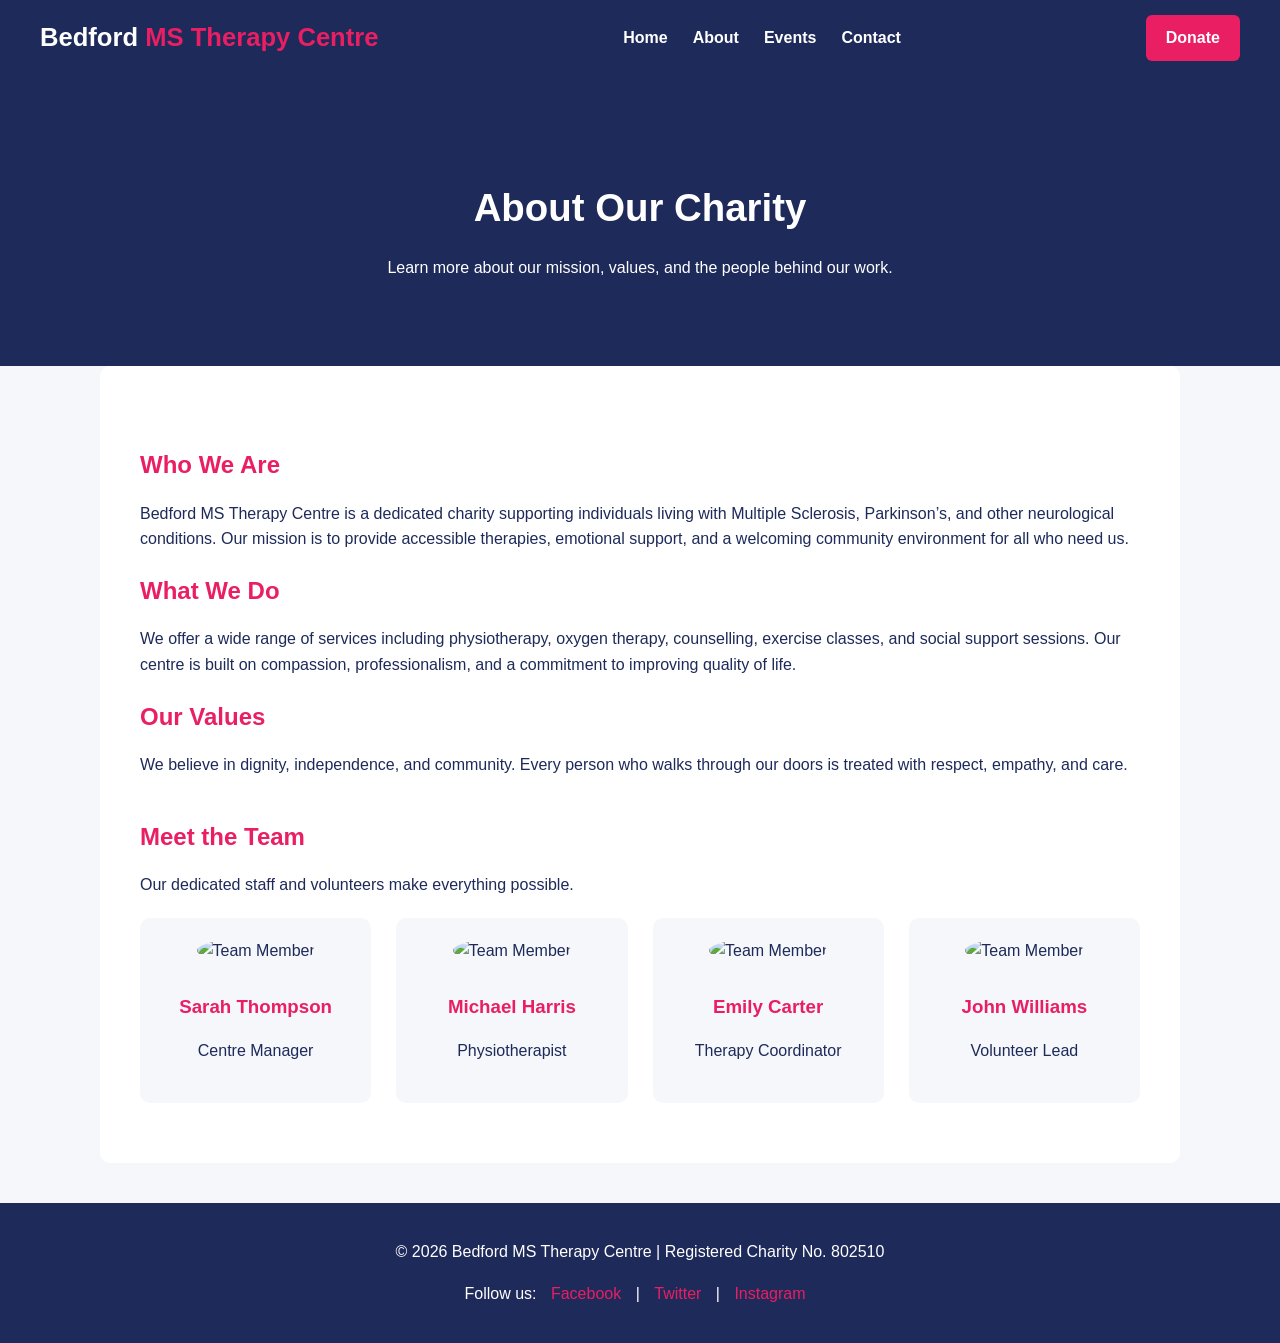
==== about.html @ eedafff9 "Merge branch 'main' of https://github.com/JessWalt08/MS-WEB" ====
<!DOCTYPE html>
<html lang="en">
<head>
  <meta charset="UTF-8">
  <meta name="viewport" content="width=device-width, initial-scale=1.0">
  <title>About Us | Bedford MS Therapy Centre</title>

  <style>
    body {
      font-family: Arial, Helvetica, sans-serif;
      margin: 0;
      background-color: #f5f7fa;
      color: #1e2a5a;
      line-height: 1.6;
    }

    a {
      text-decoration: none;
      color: inherit;
    }

    /* ===== NAVBAR ===== */
    .navbar {
      background-color: #1e2a5a;
      color: white;
      display: flex;
      justify-content: space-between;
      align-items: center;
      padding: 15px 40px;
      position: sticky;
      top: 0;
      z-index: 1000;
    }

    .logo {
      font-size: 1.6em;
      font-weight: bold;
    }

    .logo span {
      color: #e91e63;
    }

    .nav-links {
      list-style: none;
      display: flex;
      gap: 25px;
      margin: 0;
      padding: 0;
    }

    .nav-links li a {
      color: white;
      font-weight: bold;
      transition: 0.3s;
    }

    .nav-links li a:hover {
      color: #e91e63;
    }

    .donate-btn {
      background-color: #e91e63;
      color: white;
      padding: 10px 20px;
      border-radius: 6px;
      font-weight: bold;
      transition: 0.3s;
    }

    .donate-btn:hover {
      background-color: #c2185b;
    }

    /* Hamburger */
    .hamburger {
      display: none;
      font-size: 2rem;
      cursor: pointer;
    }

    #menu-toggle {
      display: none;
    }

    @media (max-width: 768px) {
      .nav-links {
        position: absolute;
        top: 70px;
        right: 0;
        background-color: #1e2a5a;
        width: 100%;
        flex-direction: column;
        text-align: center;
        display: none;
        padding: 20px 0;
      }

      .nav-links li {
        margin: 15px 0;
      }

      #menu-toggle:checked ~ .nav-links {
        display: flex;
      }

      .hamburger {
        display: block;
      }

      .donate-btn {
        display: none;
      }
    }

    /* ===== HEADER SECTION ===== */
    .header {
      background-color: #1e2a5a;
      color: white;
      text-align: center;
      padding: 70px 20px;
    }

    .header h1 {
      font-size: 2.4em;
      margin-bottom: 10px;
    }

    /* ===== ABOUT CONTENT ===== */
    .content {
      padding: 60px 40px;
      max-width: 1000px;
      margin: auto;
      background-color: white;
      border-radius: 10px;
    }

    .content h2 {
      color: #e91e63;
      margin-bottom: 15px;
    }

    .content p {
      margin-bottom: 20px;
    }

    .team-section {
      margin-top: 40px;
    }

    .team-grid {
      display: grid;
      grid-template-columns: repeat(auto-fit, minmax(220px, 1fr));
      gap: 25px;
      margin-top: 20px;
    }

    .team-member {
      background-color: #f5f7fa;
      padding: 20px;
      border-radius: 10px;
      text-align: center;
    }

    .team-member img {
      width: 120px;
      height: 120px;
      border-radius: 50%;
      object-fit: cover;
      margin-bottom: 10px;
    }

    .team-member h3 {
      color: #e91e63;
      margin-bottom: 5px;
    }

    /* ===== FOOTER ===== */
    footer {
      background-color: #1e2a5a;
      color: white;
      text-align: center;
      padding: 20px;
      margin-top: 40px;
    }

    footer a {
      color: #e91e63;
      margin: 0 10px;
    }
  </style>
</head>

<body>

  <!-- NAVBAR -->
  <nav class="navbar">
    <div class="logo">Bedford <span>MS Therapy Centre</span></div>

    <input type="checkbox" id="menu-toggle">
    <label for="menu-toggle" class="hamburger">&#9776;</label>

    <ul class="nav-links">
      <li><a href="index.html">Home</a></li>
      <li><a href="about.html">About</a></li>
      <li><a href="events.html">Events</a></li>
      <li><a href="contact.html">Contact</a></li>
    </ul>

    <a href="donate.html" class="donate-btn">Donate</a>
  </nav>

  <!-- HEADER -->
  <section class="header">
    <h1>About Our Charity</h1>
    <p>Learn more about our mission, values, and the people behind our work.</p>
  </section>

  <!-- MAIN CONTENT -->
  <section class="content">
    <h2>Who We Are</h2>
    <p>
      Bedford MS Therapy Centre is a dedicated charity supporting individuals living with Multiple Sclerosis, Parkinson’s, and other neurological conditions. 
      Our mission is to provide accessible therapies, emotional support, and a welcoming community environment for all who need us.
    </p>

    <h2>What We Do</h2>
    <p>
      We offer a wide range of services including physiotherapy, oxygen therapy, counselling, exercise classes, and social support sessions. 
      Our centre is built on compassion, professionalism, and a commitment to improving quality of life.
    </p>

    <h2>Our Values</h2>
    <p>
      We believe in dignity, independence, and community. Every person who walks through our doors is treated with respect, empathy, and care.
    </p>

    <!-- TEAM SECTION -->
    <div class="team-section">
      <h2>Meet the Team</h2>
      <p>Our dedicated staff and volunteers make everything possible.</p>

      <div class="team-grid">
        <div class="team-member">
          <img src="team1.webp" alt="Team Member">
          <h3>Sarah Thompson</h3>
          <p>Centre Manager</p>
        </div>

        <div class="team-member">
          <img src="team2.webp" alt="Team Member">
          <h3>Michael Harris</h3>
          <p>Physiotherapist</p>
        </div>

        <div class="team-member">
          <img src="team3.webp" alt="Team Member">
          <h3>Emily Carter</h3>
          <p>Therapy Coordinator</p>
        </div>

        <div class="team-member">
          <img src="team4.webp" alt="Team Member">
          <h3>John Williams</h3>
          <p>Volunteer Lead</p>
        </div>
      </div>
    </div>
  </section>

  <!-- FOOTER -->
  <footer>
    <p>© 2026 Bedford MS Therapy Centre | Registered Charity No. 802510</p>
    <p>Follow us:
      <a href="#">Facebook</a> |
      <a href="#">Twitter</a> |
      <a href="#">Instagram</a>
    </p>
  </footer>

</body>
</html>
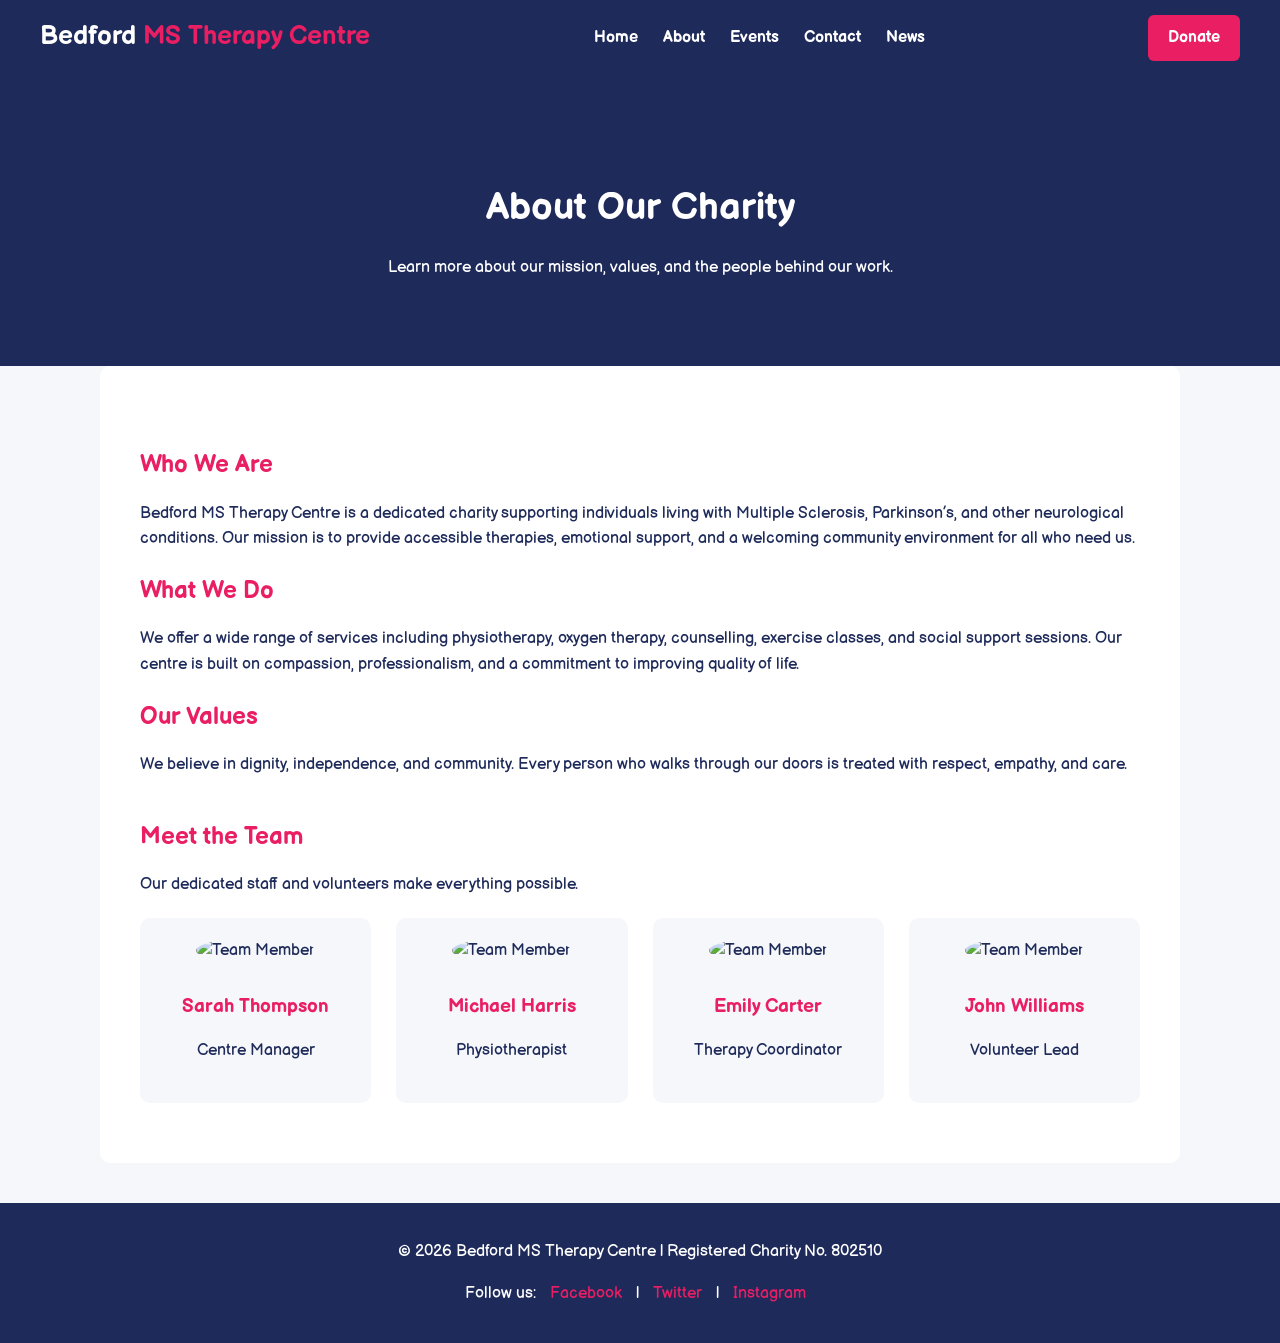
==== commit 841762cd: "Add News link to navigation in about.html" ====
--- a/about.html
+++ b/about.html
@@ -5,190 +5,9 @@
   <meta name="viewport" content="width=device-width, initial-scale=1.0">
   <title>About Us | Bedford MS Therapy Centre</title>
 
-  <style>
-    body {
-      font-family: Arial, Helvetica, sans-serif;
-      margin: 0;
-      background-color: #f5f7fa;
-      color: #1e2a5a;
-      line-height: 1.6;
-    }
-
-    a {
-      text-decoration: none;
-      color: inherit;
-    }
-
-    /* ===== NAVBAR ===== */
-    .navbar {
-      background-color: #1e2a5a;
-      color: white;
-      display: flex;
-      justify-content: space-between;
-      align-items: center;
-      padding: 15px 40px;
-      position: sticky;
-      top: 0;
-      z-index: 1000;
-    }
-
-    .logo {
-      font-size: 1.6em;
-      font-weight: bold;
-    }
-
-    .logo span {
-      color: #e91e63;
-    }
-
-    .nav-links {
-      list-style: none;
-      display: flex;
-      gap: 25px;
-      margin: 0;
-      padding: 0;
-    }
-
-    .nav-links li a {
-      color: white;
-      font-weight: bold;
-      transition: 0.3s;
-    }
-
-    .nav-links li a:hover {
-      color: #e91e63;
-    }
-
-    .donate-btn {
-      background-color: #e91e63;
-      color: white;
-      padding: 10px 20px;
-      border-radius: 6px;
-      font-weight: bold;
-      transition: 0.3s;
-    }
-
-    .donate-btn:hover {
-      background-color: #c2185b;
-    }
-
-    /* Hamburger */
-    .hamburger {
-      display: none;
-      font-size: 2rem;
-      cursor: pointer;
-    }
-
-    #menu-toggle {
-      display: none;
-    }
-
-    @media (max-width: 768px) {
-      .nav-links {
-        position: absolute;
-        top: 70px;
-        right: 0;
-        background-color: #1e2a5a;
-        width: 100%;
-        flex-direction: column;
-        text-align: center;
-        display: none;
-        padding: 20px 0;
-      }
-
-      .nav-links li {
-        margin: 15px 0;
-      }
-
-      #menu-toggle:checked ~ .nav-links {
-        display: flex;
-      }
-
-      .hamburger {
-        display: block;
-      }
-
-      .donate-btn {
-        display: none;
-      }
-    }
-
-    /* ===== HEADER SECTION ===== */
-    .header {
-      background-color: #1e2a5a;
-      color: white;
-      text-align: center;
-      padding: 70px 20px;
-    }
-
-    .header h1 {
-      font-size: 2.4em;
-      margin-bottom: 10px;
-    }
-
-    /* ===== ABOUT CONTENT ===== */
-    .content {
-      padding: 60px 40px;
-      max-width: 1000px;
-      margin: auto;
-      background-color: white;
-      border-radius: 10px;
-    }
-
-    .content h2 {
-      color: #e91e63;
-      margin-bottom: 15px;
-    }
-
-    .content p {
-      margin-bottom: 20px;
-    }
-
-    .team-section {
-      margin-top: 40px;
-    }
-
-    .team-grid {
-      display: grid;
-      grid-template-columns: repeat(auto-fit, minmax(220px, 1fr));
-      gap: 25px;
-      margin-top: 20px;
-    }
-
-    .team-member {
-      background-color: #f5f7fa;
-      padding: 20px;
-      border-radius: 10px;
-      text-align: center;
-    }
-
-    .team-member img {
-      width: 120px;
-      height: 120px;
-      border-radius: 50%;
-      object-fit: cover;
-      margin-bottom: 10px;
-    }
-
-    .team-member h3 {
-      color: #e91e63;
-      margin-bottom: 5px;
-    }
-
-    /* ===== FOOTER ===== */
-    footer {
-      background-color: #1e2a5a;
-      color: white;
-      text-align: center;
-      padding: 20px;
-      margin-top: 40px;
-    }
-
-    footer a {
-      color: #e91e63;
-      margin: 0 10px;
-    }
-  </style>
+  <link rel="shortcut icon" type="image/jpg" href="images/favicon.ico" />
+  <link rel="stylesheet" href="css/Main.css">
+  <link rel="stylesheet" href="css/About.css">
 </head>
 
 <body>
@@ -205,6 +24,7 @@
       <li><a href="about.html">About</a></li>
       <li><a href="events.html">Events</a></li>
       <li><a href="contact.html">Contact</a></li>
+      <li><a href="news.html">News</a></li>
     </ul>
 
     <a href="donate.html" class="donate-btn">Donate</a>
@@ -272,9 +92,9 @@
   <footer>
     <p>© 2026 Bedford MS Therapy Centre | Registered Charity No. 802510</p>
     <p>Follow us:
-      <a href="#">Facebook</a> |
-      <a href="#">Twitter</a> |
-      <a href="#">Instagram</a>
+      <a href="https://www.facebook.com/BedsNorthantsMsTherapyCentre">Facebook</a> |
+      <a href="https://x.com/mstherapybeds">Twitter</a> |
+      <a href="https://www.instagram.com/bedfordmstherapy/">Instagram</a>
     </p>
   </footer>
 
--- a/css/Main.css
+++ b/css/Main.css
@@ -0,0 +1,2 @@
+/* CSS FILE USED ACROSS ALL PAGES */
+
--- a/css/About.css
+++ b/css/About.css
@@ -0,0 +1,183 @@
+@import url('https://fonts.googleapis.com/css2?family=Balsamiq+Sans:ital,wght@0,400;0,700;1,400;1,700&display=swap');
+body {
+      font-family: "Balsamiq Sans", sans-serif;
+      margin: 0;
+      background-color: #f5f7fa;
+      color: #1e2a5a;
+      line-height: 1.6;
+    }
+
+    a {
+      text-decoration: none;
+      color: inherit;
+    }
+
+    /* ===== NAVBAR ===== */
+    .navbar {
+      background-color: #1e2a5a;
+      color: white;
+      display: flex;
+      justify-content: space-between;
+      align-items: center;
+      padding: 15px 40px;
+      position: sticky;
+      top: 0;
+      z-index: 1000;
+    }
+
+    .logo {
+      font-size: 1.6em;
+      font-weight: bold;
+    }
+
+    .logo span {
+      color: #e91e63;
+    }
+
+    .nav-links {
+      list-style: none;
+      display: flex;
+      gap: 25px;
+      margin: 0;
+      padding: 0;
+    }
+
+    .nav-links li a {
+      color: white;
+      font-weight: bold;
+      transition: 0.3s;
+    }
+
+    .nav-links li a:hover {
+      color: #e91e63;
+    }
+
+    .donate-btn {
+      background-color: #e91e63;
+      color: white;
+      padding: 10px 20px;
+      border-radius: 6px;
+      font-weight: bold;
+      transition: 0.3s;
+    }
+
+    .donate-btn:hover {
+      background-color: #c2185b;
+    }
+
+    /* Hamburger */
+    .hamburger {
+      display: none;
+      font-size: 2rem;
+      cursor: pointer;
+    }
+
+    #menu-toggle {
+      display: none;
+    }
+
+    @media (max-width: 768px) {
+      .nav-links {
+        position: absolute;
+        top: 70px;
+        right: 0;
+        background-color: #1e2a5a;
+        width: 100%;
+        flex-direction: column;
+        text-align: center;
+        display: none;
+        padding: 20px 0;
+      }
+
+      .nav-links li {
+        margin: 15px 0;
+      }
+
+      #menu-toggle:checked ~ .nav-links {
+        display: flex;
+      }
+
+      .hamburger {
+        display: block;
+      }
+
+      .donate-btn {
+        display: none;
+      }
+    }
+
+    /* ===== HEADER SECTION ===== */
+    .header {
+      background-color: #1e2a5a;
+      color: white;
+      text-align: center;
+      padding: 70px 20px;
+    }
+
+    .header h1 {
+      font-size: 2.4em;
+      margin-bottom: 10px;
+    }
+
+    /* ===== ABOUT CONTENT ===== */
+    .content {
+      padding: 60px 40px;
+      max-width: 1000px;
+      margin: auto;
+      background-color: white;
+      border-radius: 10px;
+    }
+
+    .content h2 {
+      color: #e91e63;
+      margin-bottom: 15px;
+    }
+
+    .content p {
+      margin-bottom: 20px;
+    }
+
+    .team-section {
+      margin-top: 40px;
+    }
+
+    .team-grid {
+      display: grid;
+      grid-template-columns: repeat(auto-fit, minmax(220px, 1fr));
+      gap: 25px;
+      margin-top: 20px;
+    }
+
+    .team-member {
+      background-color: #f5f7fa;
+      padding: 20px;
+      border-radius: 10px;
+      text-align: center;
+    }
+
+    .team-member img {
+      width: 120px;
+      height: 120px;
+      border-radius: 50%;
+      object-fit: cover;
+      margin-bottom: 10px;
+    }
+
+    .team-member h3 {
+      color: #e91e63;
+      margin-bottom: 5px;
+    }
+
+    /* ===== FOOTER ===== */
+    footer {
+      background-color: #1e2a5a;
+      color: white;
+      text-align: center;
+      padding: 20px;
+      margin-top: 40px;
+    }
+
+    footer a {
+      color: #e91e63;
+      margin: 0 10px;
+    }
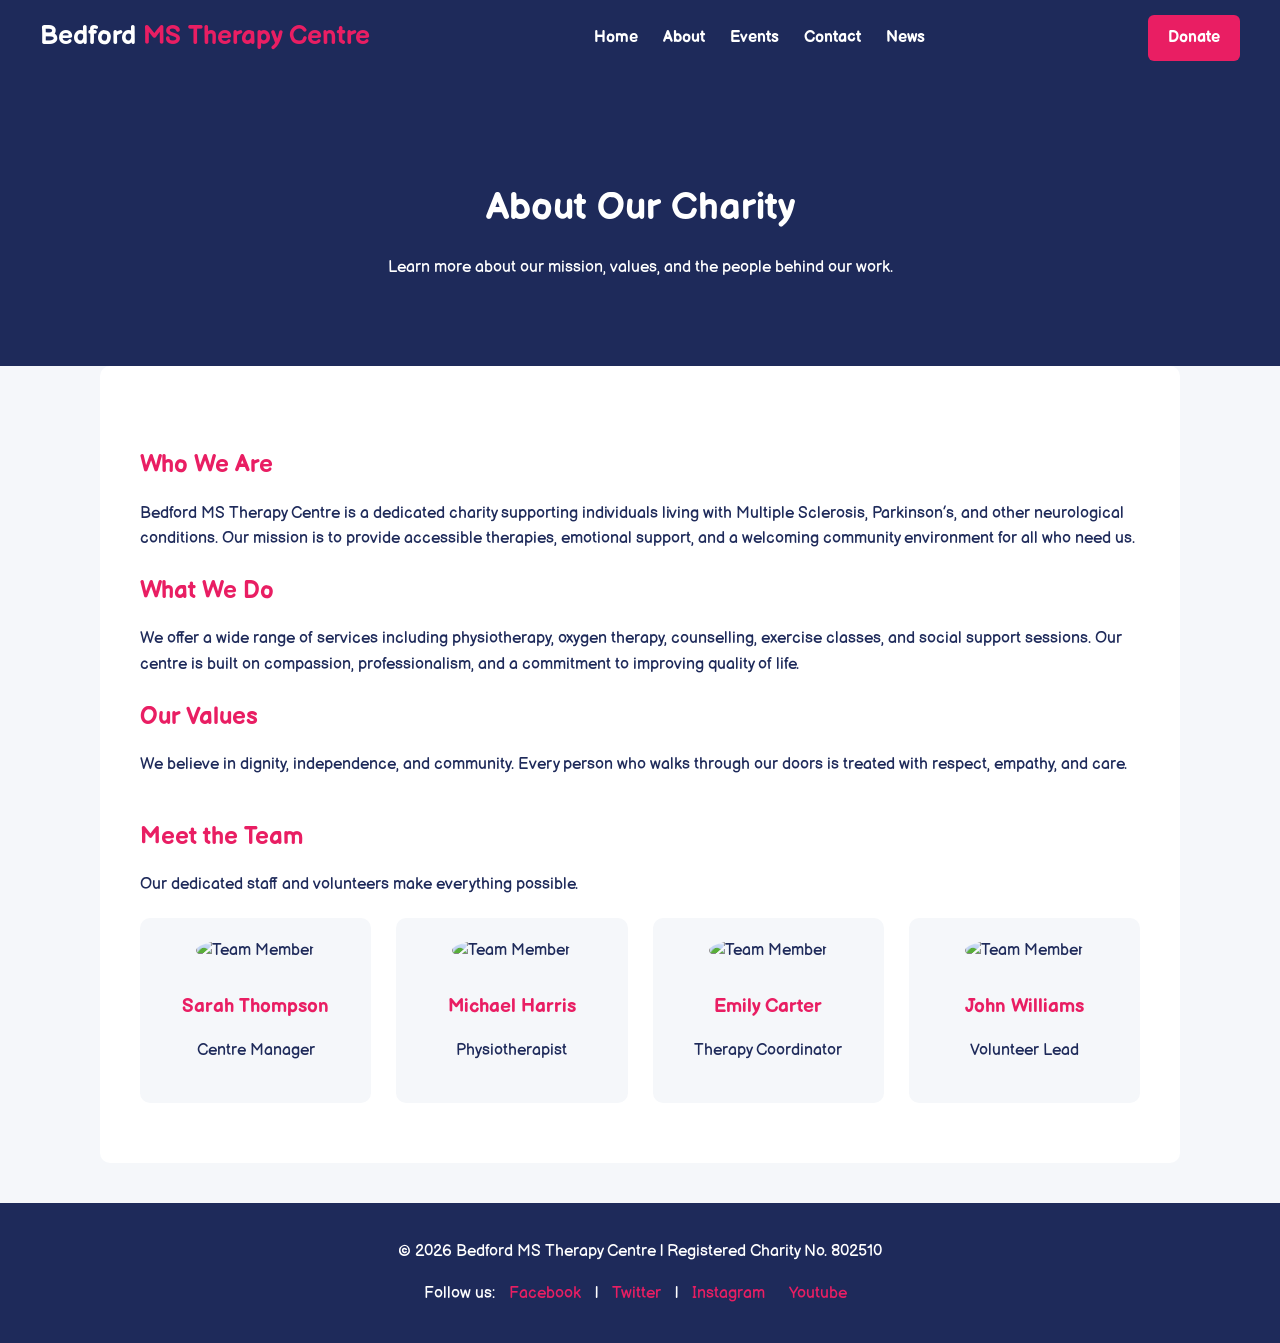
==== commit a7044e17: "Merge pull request #34 from MS-Bedford-Website/main Update Working Branch" ====
--- a/about.html
+++ b/about.html
@@ -95,6 +95,7 @@
       <a href="https://www.facebook.com/BedsNorthantsMsTherapyCentre">Facebook</a> |
       <a href="https://x.com/mstherapybeds">Twitter</a> |
       <a href="https://www.instagram.com/bedfordmstherapy/">Instagram</a>
+      <a href="https://www.youtube.com/@Mscentrebedsandnorthants">Youtube</a>
     </p>
   </footer>
 
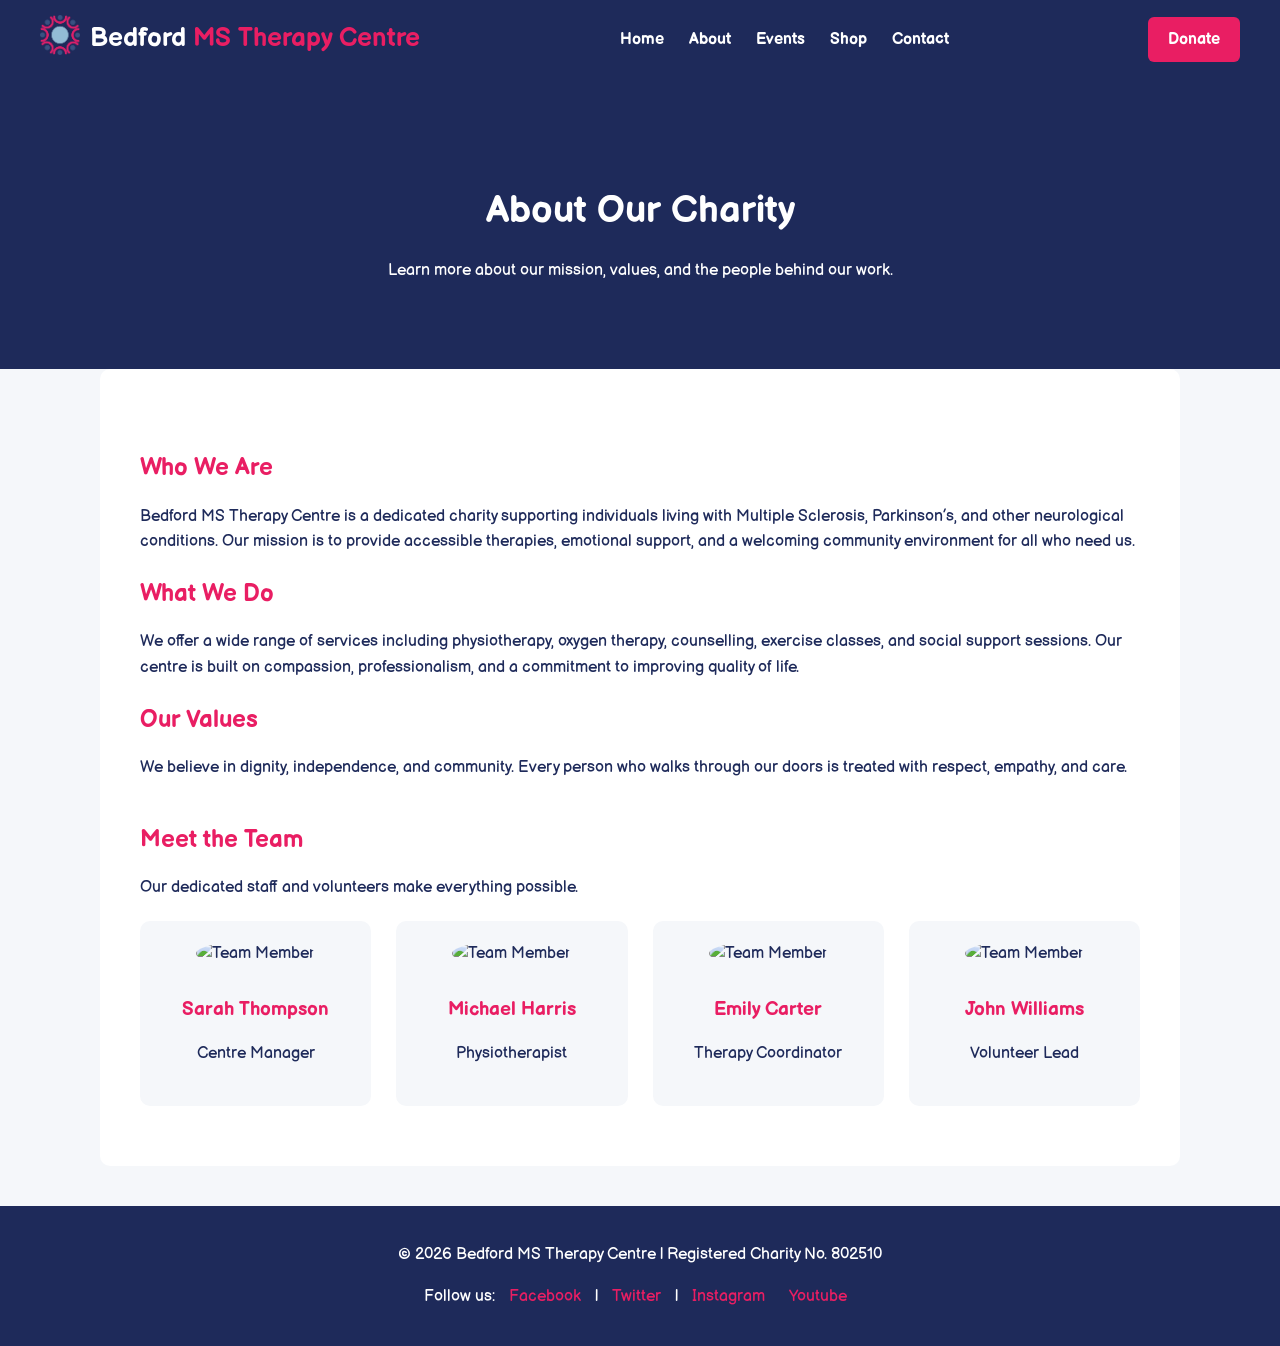
==== commit 6f3bc35d: "Merge pull request #45 from MikieD-op/my-feature-branch Added logo to title, and standardised some c" ====
--- a/about.html
+++ b/about.html
@@ -8,23 +8,36 @@
   <link rel="shortcut icon" type="image/jpg" href="images/favicon.ico" />
   <link rel="stylesheet" href="css/Main.css">
   <link rel="stylesheet" href="css/About.css">
+    <style>
+    .icon {
+      width: 40px;
+      height: 40px;
+      object-fit: contain;
+    }
+    .brand {
+      display: flex;
+      align-items: center;
+      gap: 10px;
+    }
+  </style>
+  
 </head>
 
 <body>
 
-  <!-- NAVBAR -->
+ <!-- NAVBAR -->
   <nav class="navbar">
+    <div class="brand">
+    <a href="index.html"><img src="images/logo.webp" alt="Icon Logo" class="icon"></a>
     <div class="logo">Bedford <span>MS Therapy Centre</span></div>
-
-    <input type="checkbox" id="menu-toggle">
-    <label for="menu-toggle" class="hamburger">&#9776;</label>
+    </div>
 
     <ul class="nav-links">
       <li><a href="index.html">Home</a></li>
       <li><a href="about.html">About</a></li>
       <li><a href="events.html">Events</a></li>
+      <li><a href="shop.html">Shop</a></li>
       <li><a href="contact.html">Contact</a></li>
-      <li><a href="news.html">News</a></li>
     </ul>
 
     <a href="donate.html" class="donate-btn">Donate</a>
